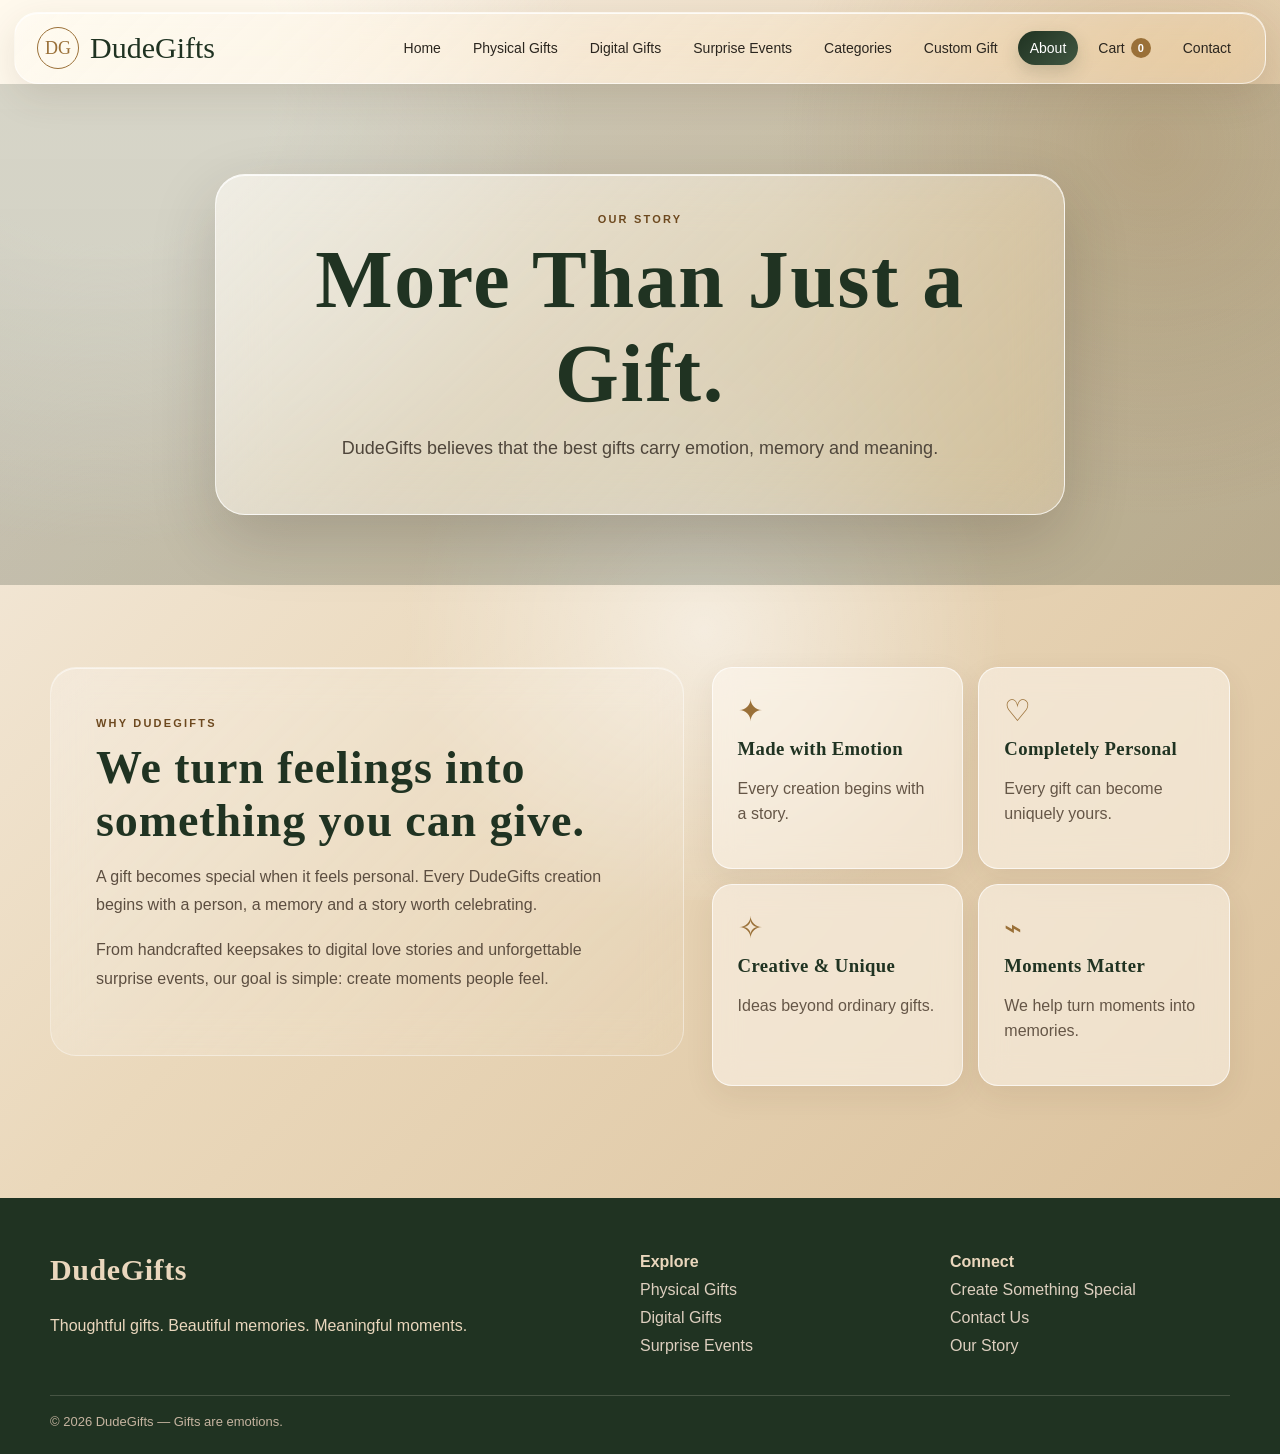
==== about.html @ 9378e237 "Add files via upload" ====
<!doctype html><html lang="en"><head><meta charset="utf-8"><meta name="viewport" content="width=device-width,initial-scale=1"><title>More Than Just a Gift. — DudeGifts</title><link rel="stylesheet" href="style.css"></head><body><nav class="nav"><a class="logo" href="index.html"><span class="logo-mark">DG</span><span>DudeGifts</span></a><button class="menu" aria-label="Open menu">☰</button><div class="nav-links"><a href="index.html">Home</a><a href="gifts.html">Physical Gifts</a><a href="digital-gifts.html">Digital Gifts</a><a href="surprise-events.html">Surprise Events</a><a href="categories.html">Categories</a><a href="custom-gift.html">Custom Gift</a><a href="about.html">About</a><a href="cart.html" class="cart-nav">Cart <span class="cart-count">0</span></a><a href="contact.html">Contact</a></div></nav><main><section class="page-hero image-hero about-hero"><div class="container"><div class="hero-title-glass"><div class="eyebrow">Our Story</div><h1>More Than Just a Gift.</h1><p>DudeGifts believes that the best gifts carry emotion, memory and meaning.</p></div></div></section><section class="section"><div class="container about-layout"><div class="about-story glass-panel"><span class="eyebrow">Why DudeGifts</span><h2>We turn feelings into something you can give.</h2><p>A gift becomes special when it feels personal. Every DudeGifts creation begins with a person, a memory and a story worth celebrating.</p><p>From handcrafted keepsakes to digital love stories and unforgettable surprise events, our goal is simple: create moments people feel.</p></div><div class="about-values"><article class="info-card"><span>✦</span><h3>Made with Emotion</h3><p>Every creation begins with a story.</p></article><article class="info-card"><span>♡</span><h3>Completely Personal</h3><p>Every gift can become uniquely yours.</p></article><article class="info-card"><span>✧</span><h3>Creative & Unique</h3><p>Ideas beyond ordinary gifts.</p></article><article class="info-card"><span>⌁</span><h3>Moments Matter</h3><p>We help turn moments into memories.</p></article></div></div></section></main><footer class="footer"><div class="container footer-grid"><div><h3>DudeGifts</h3><p>Thoughtful gifts. Beautiful memories. Meaningful moments.</p></div><div><b>Explore</b><a href="gifts.html">Physical Gifts</a><a href="digital-gifts.html">Digital Gifts</a><a href="surprise-events.html">Surprise Events</a></div><div><b>Connect</b><a href="custom-gift.html">Create Something Special</a><a href="contact.html">Contact Us</a><a href="about.html">Our Story</a></div></div><div class="container copy">© 2026 DudeGifts — Gifts are emotions.</div></footer><div class="product-modal" id="productModal" aria-hidden="true"><button class="modal-close" aria-label="Close">×</button><div class="modal-content"><div class="modal-gallery"></div><div class="modal-info"></div></div></div><script src="script.js"></script></body></html>
---- style.css ----
:root {
    --ivory: #f6ecdf;
    --cream: #ead7bd;
    --beige: #dcc3a1;
    --sand: #c7a67b;
    --gold: #9a7038;
    --gold-dark: #6d491f;
    --forest: #203322;
    --ink: #2b261f;
    --line: rgba(111, 79, 39, .22);
    --glass: rgba(255, 249, 239, .42);
    --shadow: 0 25px 70px rgba(79, 52, 24, .18)
}

* {
    box-sizing: border-box
}

html {
    scroll-behavior: smooth
}

body {
    margin: 0;
    color: var(--ink);
    font-family: Inter, Arial, sans-serif;
    background: linear-gradient(135deg, #f8f1e8 0%, #ead8bb 45%, #d8bd96 100%);
    min-height: 100vh
}

body:before {
    content: "";
    position: fixed;
    inset: 0;
    z-index: -1;
    background: radial-gradient(circle at 8% 8%, #fff9ed 0 12%, transparent 33%), radial-gradient(circle at 90% 16%, rgba(166, 119, 61, .25), transparent 27%), radial-gradient(circle at 55% 70%, rgba(255, 255, 255, .55), transparent 32%)
}

h1,
h2,
h3 {
    font-family: Georgia, "Times New Roman", serif;
    letter-spacing: .02em
}

a {
    text-decoration: none;
    color: inherit
}

img {
    display: block;
    max-width: 100%
}

.container {
    width: min(1180px, calc(100% - 40px));
    margin: auto
}

.nav {
    position: sticky;
    top: 12px;
    z-index: 100;
    width: min(1280px, calc(100% - 28px));
    margin: 12px auto 0;
    padding: 14px 22px;
    display: flex;
    align-items: center;
    justify-content: space-between;
    border: 1px solid rgba(255, 255, 255, .6);
    border-radius: 24px;
    background: linear-gradient(135deg, rgba(255, 251, 245, .6), rgba(230, 211, 183, .42));
    backdrop-filter: blur(24px) saturate(150%);
    -webkit-backdrop-filter: blur(24px) saturate(150%);
    box-shadow: 0 12px 38px rgba(75, 49, 22, .12), inset 0 1px rgba(255, 255, 255, .8)
}

.logo {
    display: flex;
    gap: 11px;
    align-items: center;
    font: 30px Georgia, serif;
    color: var(--forest)
}

.logo-mark {
    width: 42px;
    height: 42px;
    border: 1.5px solid var(--gold);
    border-radius: 50%;
    display: grid;
    place-items: center;
    color: var(--gold);
    font-size: 18px
}

.nav-links {
    display: flex;
    align-items: center;
    gap: 8px
}

.nav-links a {
    padding: 9px 12px;
    border-radius: 999px;
    font-size: 14px;
    transition: .25s
}

.nav-links a:hover,
.nav-links a.active {
    color: white;
    background: linear-gradient(135deg, var(--forest), #405641);
    box-shadow: 0 7px 18px rgba(32, 51, 34, .18)
}

.menu {
    display: none;
    border: 0;
    background: none;
    font-size: 28px;
    color: var(--forest)
}

.hero {
    padding: 50px 0 85px
}

.hero-card {
    position: relative;
    width: min(1220px, calc(100% - 28px));
    min-height: 680px;
    margin: auto;
    border-radius: 32px;
    overflow: hidden;
    border: 1px solid rgba(255, 255, 255, .62);
    background: linear-gradient(100deg, rgba(250, 244, 235, .9), rgba(250, 244, 235, .32)), url("https://images.unsplash.com/photo-1513883049090-d0b7439799bf?auto=format&fit=crop&w=1600&q=85") center/cover;
    box-shadow: var(--shadow)
}

.hero-content {
    max-width: 650px;
    padding: 80px 7%;
    position: relative;
    z-index: 2
}

.glass-panel,
.hero-glass {
    background: linear-gradient(135deg, rgba(255, 255, 255, .26), rgba(255, 245, 230, .08));
    backdrop-filter: blur(18px);
    border: 1px solid rgba(255, 255, 255, .35);
    box-shadow: inset 0 1px rgba(255, 255, 255, .55)
}

.hero-glass {
    margin: 55px;
    border-radius: 28px;
    padding: 45px
}

.eyebrow {
    color: var(--gold-dark);
    letter-spacing: .2em;
    text-transform: uppercase;
    font-size: 11px;
    font-weight: 800
}

.hero h1 {
    font-size: clamp(58px, 8vw, 108px);
    line-height: .88;
    margin: 18px 0;
    color: var(--forest)
}

.hero h1 span {
    color: var(--gold)
}

.hero p {
    font-size: 19px;
    line-height: 1.7;
    color: #514538
}

.actions {
    display: flex;
    gap: 14px;
    flex-wrap: wrap;
    margin-top: 26px
}

.btn {
    display: inline-flex;
    align-items: center;
    justify-content: center;
    padding: 14px 22px;
    border-radius: 14px;
    border: 1px solid var(--gold);
    font-weight: 800;
    transition: .25s
}

.btn.primary {
    color: #fff;
    background: linear-gradient(135deg, var(--gold), var(--gold-dark))
}

.btn.secondary {
    background: rgba(255, 255, 255, .36);
    backdrop-filter: blur(12px);
    color: var(--forest)
}

.btn:hover {
    transform: translateY(-3px);
    box-shadow: 0 12px 25px rgba(111, 79, 39, .2)
}

.stats-under-photo {
    position: relative;
    left: 20%;
    bottom: 32px;
    width: min(650px, 86%);
    display: grid;
    grid-template-columns: repeat(3, 1fr);
    background: rgba(255, 250, 242, .34);
    border: 1px solid rgba(255, 255, 255, .55);
    border-radius: 20px;
    backdrop-filter: blur(22px);
    box-shadow: 0 14px 40px rgba(60, 40, 20, .12);
    z-index: 3
}

.stat {
    padding: 17px;
    text-align: center;
    border-right: 1px solid var(--line)
}

.stat:last-child {
    border: 0
}

.stat b {
    display: block;
    font-size: 20px;
    color: var(--gold-dark)
}

.section {
    padding: 82px 0
}

.section-head {
    max-width: 950px;
    margin-bottom: 34px
}

.section h2 {
    font-size: clamp(38px, 5vw, 66px);
    margin: 8px 0 12px;
    color: var(--forest)
}

.single-line-title {
    white-space: nowrap;
    font-size: clamp(30px, 4.5vw, 58px) !important
}

.section-head p {
    color: #655647;
    line-height: 1.7
}

.category-grid {
    display: grid;
    grid-template-columns: repeat(3, 1fr);
    gap: 20px
}

.category {
    min-height: 430px;
    position: relative;
    overflow: hidden;
    border-radius: 24px;
    border: 1px solid rgba(255, 255, 255, .55);
    box-shadow: var(--shadow)
}

.replaceable-media {
    position: absolute;
    inset: 0;
    background: center/cover url("https://images.unsplash.com/photo-1513883049090-d0b7439799bf?auto=format&fit=crop&w=1600&q=85");
    transition: .5s
}

.category:nth-child(2) .replaceable-media {
    filter: hue-rotate(25deg) saturate(.7)
}

.category:nth-child(3) .replaceable-media {
    filter: hue-rotate(75deg) saturate(.65)
}

.category:hover .replaceable-media {
    transform: scale(1.06)
}

.category-info {
    position: absolute;
    left: 18px;
    right: 18px;
    bottom: 18px;
    padding: 20px;
    border-radius: 18px;
    color: #fff
}

.glass-dark {
    background: linear-gradient(135deg, rgba(32, 51, 34, .78), rgba(32, 51, 34, .5));
    border: 1px solid rgba(255, 255, 255, .24);
    backdrop-filter: blur(16px)
}

.category-info h3 {
    font-size: 29px;
    margin: 0 0 7px
}

.category-info p {
    margin: 0 0 14px;
    color: #f7eee5
}

.link-arrow {
    font-weight: 800
}

.image-hero {
    padding: 90px 0 70px;
    min-height: 430px;
    display: grid;
    place-items: center;
    position: relative;
    background: linear-gradient(rgba(32, 51, 34, .2), rgba(32, 51, 34, .2)), url("https://images.unsplash.com/photo-1513883049090-d0b7439799bf?auto=format&fit=crop&w=1600&q=85") center/cover
}

.physical-hero {
    filter: none
}

.digital-hero {
    background-image: linear-gradient(rgba(74, 47, 104, .28), rgba(74, 47, 104, .2)), url("https://images.unsplash.com/photo-1513883049090-d0b7439799bf?auto=format&fit=crop&w=1600&q=85")
}

.events-hero {
    background-image: linear-gradient(rgba(116, 62, 45, .28), rgba(32, 51, 34, .2)), url("https://images.unsplash.com/photo-1513883049090-d0b7439799bf?auto=format&fit=crop&w=1600&q=85")
}

.categories-hero {
    background-image: linear-gradient(rgba(69, 47, 24, .22), rgba(69, 47, 24, .22)), url("https://images.unsplash.com/photo-1513883049090-d0b7439799bf?auto=format&fit=crop&w=1600&q=85")
}

.custom-hero,
.about-hero,
.contact-hero {
    background-image: linear-gradient(rgba(32, 51, 34, .18), rgba(32, 51, 34, .22)), url("https://images.unsplash.com/photo-1513883049090-d0b7439799bf?auto=format&fit=crop&w=1600&q=85")
}

.hero-title-glass {
    max-width: 850px;
    margin: auto;
    text-align: center;
    padding: 38px 50px;
    border-radius: 30px;
    background: linear-gradient(135deg, rgba(255, 252, 247, .62), rgba(245, 228, 204, .3));
    border: 1px solid rgba(255, 255, 255, .72);
    backdrop-filter: blur(24px) saturate(145%);
    box-shadow: 0 24px 65px rgba(40, 30, 18, .18), inset 0 1px rgba(255, 255, 255, .8)
}

.hero-title-glass h1 {
    font-size: clamp(45px, 7vw, 82px);
    margin: 8px 0;
    color: var(--forest)
}

.hero-title-glass p {
    font-size: 18px;
    line-height: 1.7;
    margin: 12px auto;
    color: #4f463b
}

.price-pill {
    display: inline-block;
    padding: 12px 24px;
    border-radius: 999px;
    color: #fff;
    font-weight: 900;
    background: linear-gradient(135deg, rgba(154, 112, 56, .92), rgba(109, 73, 31, .92));
    border: 1px solid rgba(255, 255, 255, .55);
    box-shadow: 0 10px 25px rgba(109, 73, 31, .25);
    backdrop-filter: blur(14px)
}

.glass-filters {
    padding: 14px;
    border-radius: 20px;
    background: rgba(255, 250, 242, .38);
    border: 1px solid rgba(255, 255, 255, .55);
    backdrop-filter: blur(18px);
    display: flex;
    gap: 9px;
    flex-wrap: wrap;
    margin-bottom: 28px
}

.filter {
    padding: 10px 14px;
    border-radius: 999px;
    border: 1px solid var(--line);
    background: rgba(255, 255, 255, .28);
    cursor: pointer;
    font-weight: 700;
    color: var(--forest)
}

.filter.active,
.filter:hover {
    background: linear-gradient(135deg, var(--gold), var(--gold-dark));
    color: white
}

.product-grid {
    display: grid;
    grid-template-columns: repeat(5, minmax(0, 1fr));
    gap: 16px
}

.product {
    min-width: 0;
    overflow: hidden;
    border-radius: 18px;
    background: #fff;
    border: 1px solid rgba(126, 94, 54, .2);
    box-shadow: 0 12px 30px rgba(72, 48, 24, .12);
    cursor: pointer;
    transition: .25s
}

.product:hover {
    transform: translateY(-5px);
    box-shadow: 0 20px 42px rgba(72, 48, 24, .18)
}

.product-gallery {
    display: flex;
    overflow-x: auto;
    scroll-snap-type: x mandatory;
    aspect-ratio: 4/5;
    scrollbar-width: none
}

.product-gallery::-webkit-scrollbar {
    display: none
}

.product-gallery img {
    flex: 0 0 100%;
    width: 100%;
    height: 100%;
    object-fit: cover;
    scroll-snap-align: start
}

.product-gallery img:nth-child(2) {
    object-position: center
}

.product-gallery img:nth-child(3) {
    filter: saturate(.8) sepia(.12)
}

.product-body {
    padding: 12px;
    background: #fff
}

.product h3 {
    font-size: 18px;
    line-height: 1.1;
    margin: 0 0 7px;
    color: var(--forest)
}

.price {
    color: var(--gold-dark)
}

.product p {
    font-size: 12px;
    line-height: 1.45;
    color: #66584b;
    margin: 8px 0
}

.product-actions {
    display: flex;
    gap: 6px;
    flex-wrap: wrap
}

.mini-btn {
    font-size: 11px;
    padding: 7px 9px;
    border-radius: 9px;
    background: #fff;
    border: 1px solid var(--line);
    font-weight: 700
}

.order-link {
    background: var(--forest);
    color: #fff
}

.product-modal {
    position: fixed;
    inset: 0;
    z-index: 200;
    display: none;
    place-items: center;
    padding: 20px;
    background: rgba(20, 17, 12, .72);
    backdrop-filter: blur(9px)
}

.product-modal.open {
    display: grid
}

.modal-content {
    width: min(900px, 100%);
    max-height: 90vh;
    overflow: auto;
    background: #fff;
    border-radius: 25px;
    padding: 18px;
    display: grid;
    grid-template-columns: minmax(0, 1.2fr) minmax(260px, .8fr);
    gap: 22px;
    position: relative
}

.modal-close {
    position: absolute;
    right: 12px;
    top: 8px;
    width: 38px;
    height: 38px;
    border: 0;
    border-radius: 50%;
    background: #fff;
    box-shadow: 0 4px 14px #0002;
    font-size: 26px;
    cursor: pointer;
    z-index: 3
}

.modal-gallery {
    display: flex;
    overflow-x: auto;
    scroll-snap-type: x mandatory;
    border-radius: 18px;
    aspect-ratio: 4/5
}

.modal-gallery img {
    flex: 0 0 100%;
    width: 100%;
    height: 100%;
    object-fit: cover;
    scroll-snap-align: start
}

.modal-info {
    padding: 30px 15px
}

.modal-info h2 {
    color: var(--forest);
    font-size: 38px;
    margin: 0 0 10px
}

.modal-info .modal-price {
    font-size: 20px;
    color: var(--gold-dark);
    font-weight: 900
}

.modal-info p {
    line-height: 1.7;
    color: #66584b
}

.modal-actions {
    display: grid;
    gap: 10px;
    margin-top: 25px
}

.hidden {
    display: none !important
}

.category-options {
    display: grid;
    grid-template-columns: repeat(4, 1fr);
    gap: 18px
}

.category-option {
    position: relative;
    overflow: hidden;
    min-height: 330px;
    border-radius: 22px;
    box-shadow: var(--shadow)
}

.category-option img {
    width: 100%;
    height: 100%;
    position: absolute;
    object-fit: cover
}

.category-option-text {
    position: absolute;
    left: 12px;
    right: 12px;
    bottom: 12px;
    padding: 16px;
    color: #fff;
    border-radius: 16px
}

.category-option-text h3 {
    margin: 0 0 6px;
    font-size: 23px
}

.category-option-text p {
    font-size: 13px;
    margin: 0 0 10px
}

.category-option-text span {
    font-weight: 800
}

.premium-form {
    max-width: 900px;
    margin: auto;
    padding: 30px;
    border-radius: 25px;
    background: linear-gradient(135deg, rgba(255, 255, 255, .58), rgba(246, 226, 199, .35));
    border: 1px solid rgba(255, 255, 255, .7);
    backdrop-filter: blur(20px);
    box-shadow: var(--shadow)
}

form {
    display: grid;
    grid-template-columns: repeat(2, 1fr);
    gap: 14px
}

.full {
    grid-column: 1/-1
}

input,
select,
textarea {
    width: 100%;
    padding: 15px;
    border-radius: 13px;
    border: 1px solid var(--line);
    background: rgba(255, 255, 255, .76);
    font: inherit;
    color: var(--ink)
}

textarea {
    min-height: 150px;
    resize: vertical
}

.about-layout {
    display: grid;
    grid-template-columns: 1.1fr .9fr;
    gap: 28px;
    align-items: start
}

.about-story {
    padding: 45px;
    border-radius: 26px
}

.about-story h2 {
    font-size: 46px;
    color: var(--forest);
    margin: 10px 0
}

.about-story p {
    line-height: 1.8;
    color: #5c4e40
}

.about-values {
    display: grid;
    grid-template-columns: repeat(2, 1fr);
    gap: 15px
}

.info-card {
    padding: 25px;
    border-radius: 20px;
    background: rgba(255, 250, 242, .52);
    border: 1px solid rgba(255, 255, 255, .65);
    backdrop-filter: blur(14px);
    box-shadow: 0 10px 30px rgba(72, 48, 24, .08)
}

.info-card span {
    font-size: 30px;
    color: var(--gold)
}

.info-card h3 {
    margin: 10px 0;
    color: var(--forest)
}

.info-card p {
    line-height: 1.6;
    color: #655647
}

.footer {
    margin-top: 30px;
    background: var(--forest);
    color: var(--cream);
    padding: 55px 0 25px
}

.footer-grid {
    display: grid;
    grid-template-columns: 2fr 1fr 1fr;
    gap: 30px
}

.footer h3 {
    font-size: 30px;
    margin-top: 0
}

.footer a {
    display: block;
    margin: 10px 0;
    color: #ddcfbf
}

.copy {
    margin-top: 30px;
    padding-top: 18px;
    border-top: 1px solid rgba(245, 231, 215, .18);
    font-size: 13px;
    color: #c5b4a0
}

@media(max-width:1100px) {
    .nav-links {
        gap: 2px
    }

    .nav-links a {
        padding: 8px
    }

    .product-grid {
        grid-template-columns: repeat(4, minmax(0, 1fr))
    }

    .category-options {
        grid-template-columns: repeat(3, 1fr)
    }
}

@media(max-width:900px) {
    .category-grid {
        grid-template-columns: 1fr
    }

    .category {
        min-height: 360px
    }

    .product-grid {
        grid-template-columns: repeat(3, minmax(0, 1fr))
    }

    .category-options {
        grid-template-columns: repeat(2, 1fr)
    }

    .about-layout {
        grid-template-columns: 1fr
    }

    .modal-content {
        grid-template-columns: 1fr
    }

    .modal-info {
        padding: 8px 12px
    }

    .footer-grid {
        grid-template-columns: 1.5fr 1fr 1fr
    }

    .hero-glass {
        margin: 25px
    }

    .stats-under-photo {
        left: 7%;
        bottom: 20px
    }
}

@media(max-width:680px) {
    .container {
        width: calc(100% - 24px)
    }

    .nav {
        top: 6px;
        padding: 10px 14px
    }

    .logo {
        font-size: 24px
    }

    .logo-mark {
        width: 37px;
        height: 37px
    }

    .menu {
        display: block
    }

    .nav-links {
        display: none;
        position: absolute;
        left: 8px;
        right: 8px;
        top: 62px;
        padding: 12px;
        border-radius: 18px;
        background: rgba(255, 249, 240, .94);
        backdrop-filter: blur(22px);
        box-shadow: var(--shadow);
        flex-direction: column;
        align-items: stretch
    }

    .nav-links.open {
        display: flex
    }

    .nav-links a {
        padding: 11px 13px
    }

    .hero {
        padding: 20px 0 55px
    }

    .hero-card {
        min-height: 670px;
        border-radius: 24px
    }

    .hero-glass {
        margin: 18px;
        padding: 30px 24px
    }

    .hero h1 {
        font-size: 57px
    }

    .hero p {
        font-size: 16px
    }

    .stats-under-photo {
        width: calc(100% - 36px);
        left: 18px;
        bottom: 18px
    }

    .stat {
        padding: 10px 5px;
        font-size: 11px
    }

    .stat b {
        font-size: 16px
    }

    .single-line-title {
        white-space: normal;
        font-size: 39px !important
    }

    .section {
        padding: 58px 0
    }

    .image-hero {
        min-height: 390px;
        padding: 55px 0
    }

    .hero-title-glass {
        padding: 28px 18px;
        border-radius: 24px
    }

    .hero-title-glass h1 {
        font-size: 48px
    }

    .glass-filters {
        padding: 10px;
        gap: 6px
    }

    .filter {
        font-size: 11px;
        padding: 8px 10px
    }

    .product-grid {
        grid-template-columns: repeat(3, minmax(0, 1fr));
        gap: 7px
    }

    .product {
        border-radius: 10px
    }

    .product-body {
        padding: 7px
    }

    .product h3 {
        font-size: 11px
    }

    .product .price {
        font-size: 11px
    }

    .product p {
        display: none
    }

    .product-actions {
        margin-top: 5px
    }

    .mini-btn {
        font-size: 8px;
        padding: 5px 4px;
        flex: 1;
        text-align: center
    }

    .category-options {
        grid-template-columns: 1fr
    }

    .about-story {
        padding: 28px
    }

    .about-story h2 {
        font-size: 36px
    }

    .about-values {
        grid-template-columns: 1fr
    }

    .footer-grid {
        grid-template-columns: 1fr
    }

    .modal-content {
        padding: 12px
    }

    .modal-info h2 {
        font-size: 29px
    }

    form {
        grid-template-columns: 1fr
    }

    .full {
        grid-column: auto
    }
}
/* ===== DudeGifts Cart ===== */
.cart-nav { display:inline-flex; align-items:center; gap:6px; }
.cart-count {
    min-width:20px;
    height:20px;
    padding:0 6px;
    display:inline-grid;
    place-items:center;
    border-radius:999px;
    background:var(--gold);
    color:#fff;
    font-size:11px;
    font-weight:900;
}
.cart-hero {
    padding:90px 0 70px;
    min-height:360px;
    display:grid;
    place-items:center;
    background:
      linear-gradient(rgba(32,51,34,.22),rgba(32,51,34,.16)),
      url("https://images.unsplash.com/photo-1513883049090-d0b7439799bf?auto=format&fit=crop&w=1600&q=85") center/cover;
}
.cart-section { padding-top:40px; }
.cart-layout {
    display:grid;
    grid-template-columns:minmax(0,1fr) 360px;
    gap:24px;
    align-items:start;
}
.cart-items { display:grid; gap:14px; }
.cart-item {
    display:grid;
    grid-template-columns:130px minmax(0,1fr);
    gap:18px;
    padding:14px;
    border-radius:22px;
    background:rgba(255,255,255,.76);
    border:1px solid rgba(255,255,255,.7);
    box-shadow:0 12px 30px rgba(72,48,24,.10);
}
.cart-item > img {
    width:130px;
    aspect-ratio:4/5;
    object-fit:cover;
    border-radius:16px;
}
.cart-item-info { min-width:0; display:flex; flex-direction:column; justify-content:space-between; }
.cart-item-top { display:flex; gap:12px; justify-content:space-between; }
.cart-item h3 { margin:2px 0 6px; color:var(--forest); font-size:22px; }
.cart-item p { margin:0; color:#66584b; line-height:1.5; font-size:13px; }
.cart-remove {
    width:36px; height:36px; flex:0 0 36px;
    border:1px solid var(--line); border-radius:50%;
    background:#fff; color:#8b3f2d; font-size:22px; cursor:pointer;
}
.cart-item-bottom {
    display:flex; align-items:center; gap:14px; flex-wrap:wrap;
    margin-top:15px;
}
.cart-unit { color:#76634f; font-size:13px; margin-right:auto; }
.qty-control {
    display:flex; align-items:center; gap:12px;
    border:1px solid var(--line); border-radius:12px;
    background:#fff; overflow:hidden;
}
.qty-control button {
    width:34px; height:34px; border:0; background:#f5eee5;
    color:var(--forest); font-size:19px; cursor:pointer;
}
.qty-control b { min-width:18px; text-align:center; }
.cart-summary {
    position:sticky; top:100px;
    padding:28px; border-radius:24px;
}
.cart-summary h2 { color:var(--forest); font-size:32px; margin:10px 0 24px; }
.summary-row {
    display:flex; justify-content:space-between; padding:13px 0;
    border-bottom:1px solid var(--line);
}
.summary-row.total { font-size:21px; border-bottom:0; padding-top:20px; }
.cart-note { color:#66584b; line-height:1.6; font-size:13px; }
.cart-confirm { width:100%; margin:12px 0 10px; cursor:pointer; }
.cart-summary .secondary { width:100%; cursor:pointer; }
.cart-empty { text-align:center; padding:55px 25px; border-radius:25px; }
.cart-empty h2 { color:var(--forest); font-size:38px; margin-top:0; }
.cart-toast {
    position:fixed; right:20px; bottom:20px; z-index:500;
    display:flex; align-items:center; gap:10px;
    max-width:min(430px,calc(100% - 30px));
    padding:13px 14px;
    border:1px solid rgba(255,255,255,.7);
    border-radius:17px;
    background:rgba(255,250,242,.92);
    backdrop-filter:blur(20px);
    box-shadow:0 18px 45px rgba(60,40,20,.20);
    transform:translateY(25px); opacity:0; pointer-events:none;
    transition:.25s;
}
.cart-toast.show { transform:translateY(0); opacity:1; pointer-events:auto; }
.cart-toast > span { width:30px;height:30px;border-radius:50%;display:grid;place-items:center;background:var(--forest);color:#fff;font-weight:900; }
.cart-toast div { display:grid; gap:2px; min-width:0; }
.cart-toast small { color:#66584b; overflow:hidden;text-overflow:ellipsis;white-space:nowrap;max-width:210px; }
.cart-toast a { margin-left:auto; padding:8px 11px; border-radius:10px; background:var(--forest); color:#fff; font-weight:800; font-size:12px; white-space:nowrap; }
.cart-add-btn { cursor:pointer; background:#f4eee5; color:var(--forest); }
.modal-add-cart { cursor:pointer; }

@media(max-width:900px){
    .cart-layout { grid-template-columns:1fr; }
    .cart-summary { position:static; }
}
@media(max-width:680px){
    .cart-item { grid-template-columns:80px minmax(0,1fr); gap:10px; padding:9px; }
    .cart-item > img { width:80px; border-radius:11px; }
    .cart-item h3 { font-size:16px; }
    .cart-item p { font-size:11px; }
    .cart-item-bottom { gap:7px; margin-top:10px; }
    .cart-unit { font-size:10px; width:100%; }
    .qty-control button { width:28px; height:28px; }
    .qty-control { gap:8px; }
    .cart-summary { padding:20px; }
    .cart-summary h2 { font-size:27px; }
    .cart-empty h2 { font-size:30px; }
    .cart-toast { right:10px; bottom:10px; }
}
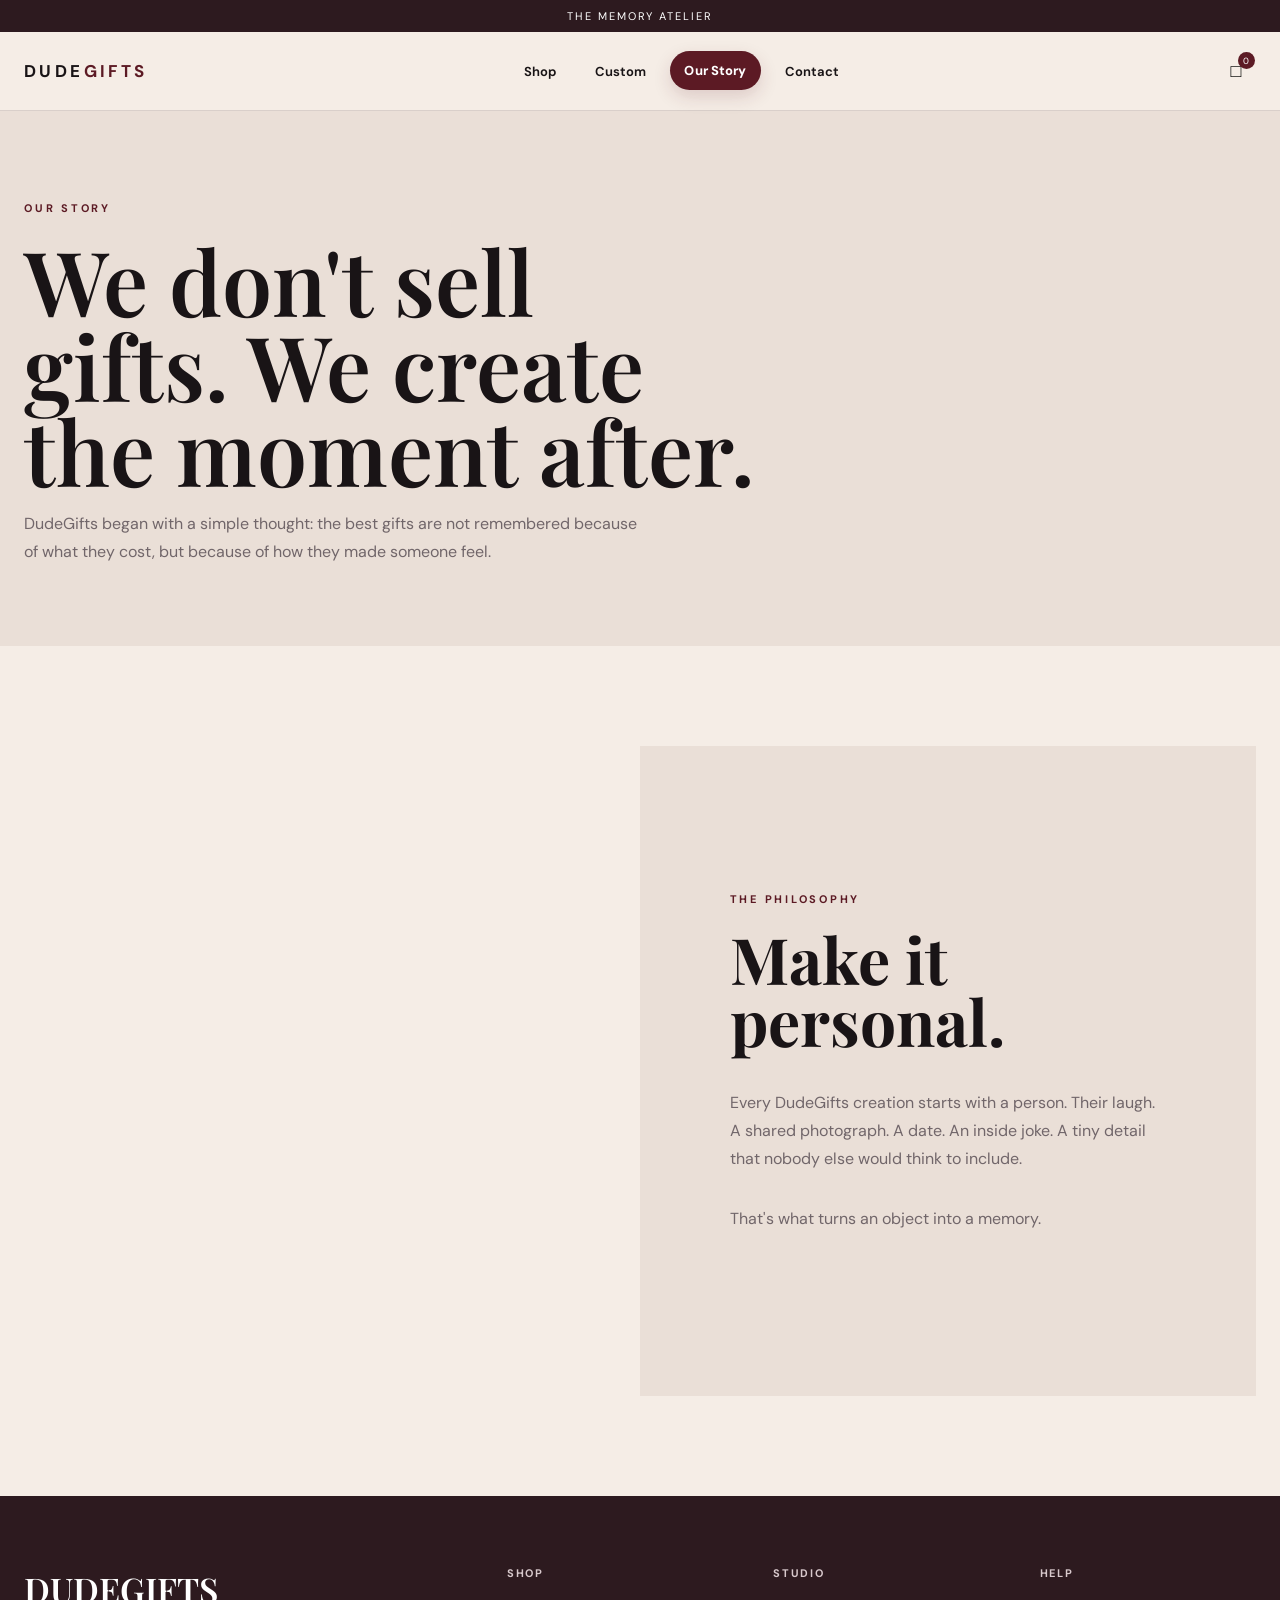
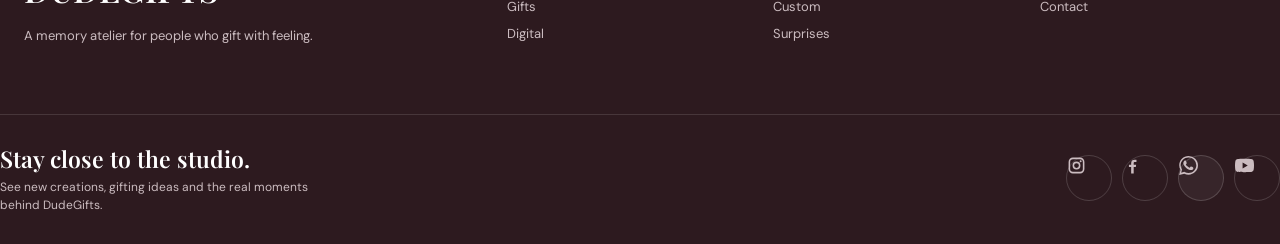
==== commit 3e2c8029: "Add files via upload" ====
--- a/about.html
+++ b/about.html
@@ -1 +1 @@
-<!doctype html><html lang="en"><head><meta charset="utf-8"><meta name="viewport" content="width=device-width,initial-scale=1"><title>More Than Just a Gift. — DudeGifts</title><link rel="stylesheet" href="style.css"></head><body><nav class="nav"><a class="logo" href="index.html"><span class="logo-mark">DG</span><span>DudeGifts</span></a><button class="menu" aria-label="Open menu">☰</button><div class="nav-links"><a href="index.html">Home</a><a href="gifts.html">Physical Gifts</a><a href="digital-gifts.html">Digital Gifts</a><a href="surprise-events.html">Surprise Events</a><a href="categories.html">Categories</a><a href="custom-gift.html">Custom Gift</a><a href="about.html">About</a><a href="cart.html" class="cart-nav">Cart <span class="cart-count">0</span></a><a href="contact.html">Contact</a></div></nav><main><section class="page-hero image-hero about-hero"><div class="container"><div class="hero-title-glass"><div class="eyebrow">Our Story</div><h1>More Than Just a Gift.</h1><p>DudeGifts believes that the best gifts carry emotion, memory and meaning.</p></div></div></section><section class="section"><div class="container about-layout"><div class="about-story glass-panel"><span class="eyebrow">Why DudeGifts</span><h2>We turn feelings into something you can give.</h2><p>A gift becomes special when it feels personal. Every DudeGifts creation begins with a person, a memory and a story worth celebrating.</p><p>From handcrafted keepsakes to digital love stories and unforgettable surprise events, our goal is simple: create moments people feel.</p></div><div class="about-values"><article class="info-card"><span>✦</span><h3>Made with Emotion</h3><p>Every creation begins with a story.</p></article><article class="info-card"><span>♡</span><h3>Completely Personal</h3><p>Every gift can become uniquely yours.</p></article><article class="info-card"><span>✧</span><h3>Creative & Unique</h3><p>Ideas beyond ordinary gifts.</p></article><article class="info-card"><span>⌁</span><h3>Moments Matter</h3><p>We help turn moments into memories.</p></article></div></div></section></main><footer class="footer"><div class="container footer-grid"><div><h3>DudeGifts</h3><p>Thoughtful gifts. Beautiful memories. Meaningful moments.</p></div><div><b>Explore</b><a href="gifts.html">Physical Gifts</a><a href="digital-gifts.html">Digital Gifts</a><a href="surprise-events.html">Surprise Events</a></div><div><b>Connect</b><a href="custom-gift.html">Create Something Special</a><a href="contact.html">Contact Us</a><a href="about.html">Our Story</a></div></div><div class="container copy">© 2026 DudeGifts — Gifts are emotions.</div></footer><div class="product-modal" id="productModal" aria-hidden="true"><button class="modal-close" aria-label="Close">×</button><div class="modal-content"><div class="modal-gallery"></div><div class="modal-info"></div></div></div><script src="script.js"></script></body></html>+<!doctype html><html lang="en"><head><meta charset="utf-8"><meta name="viewport" content="width=device-width,initial-scale=1"><title>Our Story — DudeGifts</title><link rel="stylesheet" href="styles.css"></head><body><div class="announcement">The memory atelier</div><header class="nav"><div class="container nav-inner"><a class="logo" href="index.html">DUDE<span>GIFTS</span></a><nav class="nav-links" aria-label="Primary navigation"><a href="gifts.html">Shop</a><a href="custom-gift.html">Custom</a><a href="about.html">Our Story</a><a href="contact.html">Contact</a></nav><div class="nav-actions"><button class="icon-btn bag" data-open-bag>□<span class="bag-count">0</span></button></div></div></header><main><section class="page-hero"><div class="container"><div class="eyebrow">Our story</div><h1>We don't sell<br>gifts. We create<br>the moment after.</h1><p>DudeGifts began with a simple thought: the best gifts are not remembered because of what they cost, but because of how they made someone feel.</p></div></section><section><div class="container"><div class="story"><div class="story-image" style="background-image:url('https://images.unsplash.com/photo-1523438885200-e635ba2c371e?auto=format&fit=crop&w=1200&q=88')"></div><div class="story-copy"><div class="eyebrow">The philosophy</div><h2 class="serif">Make it<br>personal.</h2><p>Every DudeGifts creation starts with a person. Their laugh. A shared photograph. A date. An inside joke. A tiny detail that nobody else would think to include.</p><p>That's what turns an object into a memory.</p></div></div></div></section></main><footer class="footer"><div class="container footer-grid"><div class="footer-brand">DUDEGIFTS<p>A memory atelier for people who gift with feeling.</p></div><div><h4>Shop</h4><a href="gifts.html">Gifts</a><a href="digital-gifts.html">Digital</a></div><div><h4>Studio</h4><a href="custom-gift.html">Custom</a><a href="surprise-events.html">Surprises</a></div><div><h4>Help</h4><a href="contact.html">Contact</a></div></div><div class="social-block"><div class="social-copy"><strong>Stay close to the studio.</strong>See new creations, gifting ideas and the real moments behind DudeGifts.</div><div class="social-links" aria-label="DudeGifts social links"><a class="social-link" href="https://www.instagram.com/dudegifts/" target="_blank" rel="noopener" aria-label="Instagram" title="Instagram"><svg viewBox="0 0 24 24" aria-hidden="true"><path d="M7.5 2h9A5.5 5.5 0 0 1 22 7.5v9a5.5 5.5 0 0 1-5.5 5.5h-9A5.5 5.5 0 0 1 2 16.5v-9A5.5 5.5 0 0 1 7.5 2Zm0 2A3.5 3.5 0 0 0 4 7.5v9A3.5 3.5 0 0 0 7.5 20h9a3.5 3.5 0 0 0 3.5-3.5v-9A3.5 3.5 0 0 0 16.5 4h-9Zm9.75 1.5a1.25 1.25 0 1 1 0 2.5 1.25 1.25 0 0 1 0-2.5ZM12 7a5 5 0 1 1 0 10 5 5 0 0 1 0-10Zm0 2a3 3 0 1 0 0 6 3 3 0 0 0 0-6Z"/></svg></a><a class="social-link" href="https://www.facebook.com/dudegifts" target="_blank" rel="noopener" aria-label="Facebook" title="Facebook"><svg viewBox="0 0 24 24" aria-hidden="true"><path d="M13.5 22v-8h2.7l.4-3h-3.1V9.1c0-.9.3-1.6 1.7-1.6h1.8V4.8c-.3 0-1.3-.1-2.5-.1-2.5 0-4.2 1.5-4.2 4.3V11H7.5v3h2.8v8h3.2Z"/></svg></a><a class="social-link whatsapp" href="https://wa.me/919999999999" target="_blank" rel="noopener" aria-label="WhatsApp" title="WhatsApp"><svg viewBox="0 0 24 24" aria-hidden="true"><path d="M20.5 3.5A11.8 11.8 0 0 0 12.1 0C5.6 0 .3 5.3.3 11.8c0 2.1.5 4.1 1.6 5.9L.2 24l6.5-1.7a11.8 11.8 0 0 0 5.4 1.3h.1c6.5 0 11.8-5.3 11.8-11.8 0-3.1-1.2-6.1-3.5-8.3ZM12.2 21.6h-.1a9.8 9.8 0 0 1-5-1.4l-.4-.2-3.9 1 1-3.8-.2-.4a9.8 9.8 0 0 1-1.5-5.1C2.1 6.3 6.6 1.9 12.1 1.9c2.6 0 5.1 1 6.9 2.9a9.7 9.7 0 0 1 2.9 7c0 5.4-4.4 9.8-9.7 9.8Zm5.4-7.4c-.3-.2-1.8-.9-2.1-1-.3-.1-.5-.2-.7.2-.2.3-.8 1-1 1.2-.2.2-.4.2-.7.1-.3-.2-1.3-.5-2.5-1.6-.9-.8-1.6-1.8-1.8-2.1-.2-.3 0-.5.1-.6l.5-.6c.2-.2.2-.4.3-.6.1-.2 0-.4 0-.6-.1-.2-.7-1.7-.9-2.3-.2-.6-.5-.5-.7-.5h-.6c-.2 0-.6.1-.9.4-.3.3-1.1 1.1-1.1 2.7s1.1 3.1 1.2 3.3c.2.2 2.2 3.4 5.3 4.7.7.3 1.3.5 1.8.7.8.3 1.5.2 2 .1.6-.1 1.8-.7 2.1-1.4.3-.7.3-1.3.2-1.4-.1-.2-.3-.3-.6-.4Z"/></svg></a><a class="social-link" href="https://www.youtube.com/@dudegifts" target="_blank" rel="noopener" aria-label="YouTube" title="YouTube"><svg viewBox="0 0 24 24" aria-hidden="true"><path d="M23.5 6.2a3 3 0 0 0-2.1-2.1C19.5 3.6 12 3.6 12 3.6s-7.5 0-9.4.5A3 3 0 0 0 .5 6.2 31 31 0 0 0 0 12a31 31 0 0 0 .5 5.8 3 3 0 0 0 2.1 2.1c1.9.5 9.4.5 9.4.5s7.5 0 9.4-.5a3 3 0 0 0 2.1-2.1A31 31 0 0 0 24 12a31 31 0 0 0-.5-5.8ZM9.6 15.8V8.2l6.5 3.8-6.5 3.8Z"/></svg></a></div></div></footer><script src="app.js"></script></body></html>
--- a/styles.css
+++ b/styles.css
@@ -0,0 +1,134 @@
+@import url('https://fonts.googleapis.com/css2?family=DM+Sans:wght@400;500;600;700&family=Playfair+Display:wght@500;600;700&display=swap');
+:root{--burg:#5c1a24;--wine:#2d1a1f;--ivory:#f5ede6;--rose:#c99a98;--gold:#c7a56b;--ink:#191416;--muted:#71666a;--line:rgba(45,26,31,.14);--white:#fffaf6;--ease:cubic-bezier(.22,1,.36,1)}
+*{box-sizing:border-box}html{scroll-behavior:smooth}body{margin:0;background:var(--ivory);color:var(--ink);font-family:'DM Sans',sans-serif}a{text-decoration:none;color:inherit}button,input,textarea,select{font:inherit}button{cursor:pointer;border:0}.container{width:min(1240px,calc(100% - 48px));margin:auto}.serif{font-family:'Playfair Display',serif}.announcement{background:var(--wine);color:#fff;padding:9px 20px;text-align:center;font-size:11px;letter-spacing:.18em;text-transform:uppercase}.nav{position:sticky;top:0;z-index:50;background:rgba(245,237,230,.94);backdrop-filter:blur(16px);border-bottom:1px solid var(--line)}.nav-inner{height:78px;display:flex;align-items:center;justify-content:space-between;gap:28px}.logo{font-weight:700;letter-spacing:.2em;font-size:17px}.logo span{color:var(--burg)}/* Refined primary navigation: fewer links, stronger hierarchy, subtle premium motion */
+.nav-links{display:flex;align-items:center;gap:10px;font-size:13px;font-weight:650}
+.nav-links a{position:relative;padding:11px 14px;border-radius:999px;letter-spacing:.01em;transition:color .28s var(--ease),background .28s var(--ease),transform .28s var(--ease),box-shadow .28s var(--ease)}
+.nav-links a:before{content:"";position:absolute;inset:0;border-radius:999px;background:var(--burg);opacity:0;transform:scale(.82);transition:opacity .28s var(--ease),transform .28s var(--ease)}
+.nav-links a:after{content:"";position:absolute;left:14px;right:14px;bottom:6px;width:auto;height:1px;background:var(--burg);transform:scaleX(0);transform-origin:center;transition:transform .28s var(--ease)}
+.nav-links a:hover{color:var(--burg);transform:translateY(-2px)}
+.nav-links a:hover:after{transform:scaleX(1)}
+.nav-links a.active{color:#fff;font-weight:800;background:var(--burg);box-shadow:0 7px 18px rgba(92,26,36,.16);transform:translateY(-1px)}
+.nav-links a.active:before{opacity:0}
+.nav-links a.active:after{background:#fff;left:14px;right:14px;bottom:5px;transform:scaleX(0)}
+.nav-links a.active:hover{background:var(--wine);transform:translateY(-2px);box-shadow:0 9px 22px rgba(45,26,31,.2)}
+.nav-links a.active:hover:after{transform:scaleX(.72)}.mobile-nav a.active{color:var(--burg);font-weight:700;position:relative}.mobile-nav a.active:before{content:'•';display:inline-block;margin-right:10px;color:var(--gold)}.nav-actions{display:flex;gap:14px;align-items:center}.icon-btn{background:transparent;width:40px;height:40px;border-radius:50%;display:grid;place-items:center;font-size:18px}.icon-btn:hover{background:#fff7f0}.bag{position:relative}.bag-count{position:absolute;right:1px;top:1px;background:var(--burg);color:#fff;border-radius:50%;width:17px;height:17px;font-size:9px;display:grid;place-items:center}.menu{display:none}.hero{min-height:calc(100vh - 112px);display:grid;grid-template-columns:1.02fr .98fr;background:var(--ivory);overflow:hidden}.hero-copy{padding:clamp(70px,9vw,140px) clamp(28px,7vw,100px);display:flex;flex-direction:column;justify-content:center}.eyebrow{font-size:11px;letter-spacing:.25em;text-transform:uppercase;font-weight:700;color:var(--burg);margin-bottom:22px}.hero h1{font-size:clamp(54px,7vw,104px);line-height:.94;letter-spacing:-.045em;margin:0 0 28px;font-weight:600}.hero h1 em{color:var(--burg);font-style:normal}.hero-copy p{font-size:17px;line-height:1.7;color:var(--muted);max-width:500px;margin:0 0 34px}.actions{display:flex;gap:12px;flex-wrap:wrap}.btn{padding:15px 22px;font-weight:700;font-size:12px;letter-spacing:.08em;text-transform:uppercase;transition:.3s var(--ease);display:inline-flex;align-items:center;gap:10px}.btn-primary{background:var(--burg);color:#fff}.btn-primary:hover{background:var(--wine);transform:translateY(-2px)}.btn-outline{border:1px solid var(--wine);color:var(--wine);background:transparent}.btn-outline:hover{background:var(--wine);color:#fff}.hero-visual{position:relative;min-height:680px;background:url('https://images.unsplash.com/photo-1602173574767-37ac01994b2a?auto=format&fit=crop&w=1400&q=88') center/cover}.hero-visual:after{content:'';position:absolute;inset:0;background:linear-gradient(90deg,rgba(45,26,31,.08),rgba(45,26,31,.22))}.hero-note{position:absolute;z-index:2;left:28px;bottom:28px;background:rgba(245,237,230,.94);padding:18px 20px;width:230px}.hero-note b{display:block;font-family:'Playfair Display';font-size:22px;margin-bottom:5px}.hero-note small{color:var(--muted)}section{padding:100px 0}.section-head{display:flex;justify-content:space-between;align-items:end;gap:20px;margin-bottom:38px}.section-head h2{font-size:clamp(36px,4vw,58px);line-height:1;margin:0;letter-spacing:-.03em}.section-head p{max-width:430px;color:var(--muted);line-height:1.6;margin:0}.occasion-grid{display:grid;grid-template-columns:repeat(4,1fr);gap:14px}.occasion{min-height:390px;position:relative;overflow:hidden;color:#fff;background-size:cover;background-position:center}.occasion:nth-child(1){background-image:url('https://images.unsplash.com/photo-1512909006721-3d6018887383?auto=format&fit=crop&w=700&q=85')}.occasion:nth-child(2){background-image:url('https://images.unsplash.com/photo-1549465220-1a8b9238cd48?auto=format&fit=crop&w=700&q=85')}.occasion:nth-child(3){background-image:url('https://images.unsplash.com/photo-1518199266791-5375a83190b7?auto=format&fit=crop&w=700&q=85')}.occasion:nth-child(4){background-image:url('https://images.unsplash.com/photo-1511988617509-a57c8a288659?auto=format&fit=crop&w=700&q=85')}.occasion:after{content:'';position:absolute;inset:0;background:linear-gradient(0deg,rgba(45,26,31,.85),rgba(45,26,31,0) 65%)}.occasion-content{position:absolute;z-index:1;bottom:24px;left:24px;right:24px}.occasion small{letter-spacing:.16em;text-transform:uppercase;font-size:10px}.occasion h3{font:600 30px/1.05 'Playfair Display';margin:7px 0}.occasion span{font-size:11px;text-transform:uppercase;letter-spacing:.1em}.dark-section{background:var(--wine);color:var(--ivory)}.dark-section .section-head p{color:#cbbcc0}.product-rail{display:grid;grid-auto-flow:column;grid-auto-columns:minmax(250px,1fr);overflow-x:auto;gap:18px;padding-bottom:12px;scrollbar-width:none}.product-rail::-webkit-scrollbar{display:none}
+/* Shop category navigation */
+.shop-category-intro{display:grid;grid-template-columns:1.05fr .95fr;gap:40px;align-items:end;padding:72px 0 28px}
+.shop-category-intro h2{font-size:clamp(40px,5vw,66px);line-height:.98;margin:0;letter-spacing:-.035em}
+.shop-category-intro p{max-width:500px;margin:0 0 4px;color:var(--muted);line-height:1.75}
+.shop-category-grid{display:grid;grid-template-columns:repeat(4,1fr);gap:1px;background:var(--line);border:1px solid var(--line);margin-bottom:52px}
+.shop-category{position:relative;min-height:235px;background:var(--ivory);padding:24px;display:flex;flex-direction:column;transition:.3s var(--ease);overflow:hidden}
+.shop-category:hover,.shop-category.active-category{background:var(--wine);color:var(--ivory);transform:translateY(-3px)}
+.shop-category:hover .category-copy,.shop-category.active-category .category-copy{color:#d7c9ca}
+.category-number{font-size:10px;letter-spacing:.18em;font-weight:700;color:var(--burg)}
+.shop-category:hover .category-number,.shop-category.active-category .category-number{color:var(--gold)}
+.category-name{font:600 25px/1.05 'Playfair Display';margin-top:auto;max-width:220px}
+.category-copy{font-size:12px;line-height:1.55;color:var(--muted);max-width:230px;margin-top:10px}
+.category-arrow{position:absolute;right:22px;bottom:20px;font-size:20px}
+.shop-toolbar{scroll-margin-top:100px}
+.remove-item{margin-top:8px;padding:0;background:transparent;color:var(--burg);font-size:10px;font-weight:700;letter-spacing:.12em;text-transform:uppercase;text-decoration:underline;text-underline-offset:4px}
+.remove-item:hover{color:var(--wine)}
+.cart-remove{margin-top:14px}
+.product-card{min-width:0}.product-image{height:390px;position:relative;overflow:hidden;background:#eaded5}.product-image img{width:100%;height:100%;object-fit:cover;transition:transform .7s var(--ease)}.product-card:hover .product-image img{transform:scale(1.045)}.wish{position:absolute;top:14px;right:14px;background:rgba(255,250,246,.9);width:38px;height:38px;border-radius:50%;display:grid;place-items:center;font-size:18px}.badge{position:absolute;top:14px;left:14px;background:var(--burg);color:#fff;padding:7px 9px;font-size:9px;font-weight:700;letter-spacing:.12em}.product-info{padding:15px 1px}.product-info h3{font-size:14px;margin:0 0 6px}.product-info p{font-size:12px;color:var(--muted);margin:0 0 8px}.price{font-weight:700}.story{display:grid;grid-template-columns:1fr 1fr;min-height:650px}.story-image{background:url('https://images.unsplash.com/photo-1519225421980-715cb0215aed?auto=format&fit=crop&w=1200&q=88') center/cover}.story-copy{background:#eadfd7;padding:clamp(50px,7vw,110px);display:flex;flex-direction:column;justify-content:center}.story-copy h2{font-size:clamp(42px,5vw,72px);line-height:.96;margin:0 0 22px}.story-copy p{color:var(--muted);line-height:1.75;max-width:470px}.three{display:grid;grid-template-columns:repeat(3,1fr);gap:1px;background:var(--line)}.pillar{background:var(--ivory);padding:48px}.pillar .num{font-size:11px;letter-spacing:.2em;color:var(--burg)}.pillar h3{font:600 38px 'Playfair Display';margin:45px 0 12px}.pillar p{color:var(--muted);line-height:1.65}.atelier{background:#f0e5dd}.atelier-grid{display:grid;grid-template-columns:1.1fr .9fr;gap:60px;align-items:center}.atelier-image{height:600px;background:url('https://images.unsplash.com/photo-1606800052052-a08af7148866?auto=format&fit=crop&w=1000&q=88') center/cover}.atelier-copy h2{font-size:clamp(45px,5vw,74px);line-height:.95;margin:0 0 25px}.atelier-copy p{color:var(--muted);line-height:1.75;max-width:470px}.steps{display:grid;grid-template-columns:repeat(4,1fr);gap:0;border-top:1px solid var(--line);border-bottom:1px solid var(--line)}.step{padding:28px 22px;border-right:1px solid var(--line)}.step:last-child{border-right:0}.step b{color:var(--burg);font-size:12px}.step h4{font:600 24px 'Playfair Display';margin:25px 0 8px}.step p{color:var(--muted);font-size:13px;line-height:1.6;margin:0}.reviews{display:grid;grid-template-columns:repeat(3,1fr);gap:18px}.review{background:#fffaf6;padding:30px}.stars{color:var(--gold);letter-spacing:.15em}.review p{font:500 22px/1.4 'Playfair Display';margin:20px 0}.review small{color:var(--muted)}.newsletter{background:var(--burg);color:#fff;padding:70px 0}.newsletter-inner{display:flex;justify-content:space-between;gap:30px;align-items:center}.newsletter h2{font:600 42px 'Playfair Display';margin:0}.newsletter-form{display:flex;border-bottom:1px solid rgba(255,255,255,.5);width:min(420px,100%)}.newsletter-form input{flex:1;background:transparent;border:0;padding:15px 0;color:#fff;outline:0}.newsletter-form button{background:transparent;color:#fff;font-weight:700}.footer{background:var(--wine);color:#fff;padding:70px 0 30px}.footer-grid{display:grid;grid-template-columns:2fr 1fr 1fr 1fr;gap:50px}.footer h4{font-size:11px;text-transform:uppercase;letter-spacing:.16em;margin:0 0 18px;color:#d8c9cc}.footer a{display:block;color:#cbbcc0;font-size:13px;margin:10px 0}.footer-brand{font:600 34px 'Playfair Display'}.footer-brand p{font:400 13px/1.7 'DM Sans';color:#cbbcc0;max-width:300px}.footer-bottom{border-top:1px solid rgba(255,255,255,.12);margin-top:50px;padding-top:20px;color:#a9979b;font-size:11px;display:flex;justify-content:space-between}.drawer{position:fixed;inset:0;z-index:100;pointer-events:none}.drawer-bg{position:absolute;inset:0;background:rgba(25,20,22,.4);opacity:0;transition:.3s}.drawer-panel{position:absolute;right:0;top:0;height:100%;width:min(460px,100%);background:var(--ivory);transform:translateX(100%);transition:.5s var(--ease);display:flex;flex-direction:column}.drawer.open{pointer-events:auto}.drawer.open .drawer-bg{opacity:1}.drawer.open .drawer-panel{transform:none}.drawer-head{padding:25px;border-bottom:1px solid var(--line);display:flex;justify-content:space-between}.drawer-items{flex:1;overflow:auto;padding:20px}.cart-item{display:grid;grid-template-columns:80px 1fr auto;gap:13px;padding:15px 0;border-bottom:1px solid var(--line)}.cart-item img{width:80px;height:90px;object-fit:cover}.cart-item h4{margin:0 0 6px;font-size:13px}.cart-item small{color:var(--muted)}.drawer-foot{padding:22px;border-top:1px solid var(--line)}.total{display:flex;justify-content:space-between;font-weight:700;margin-bottom:18px}.empty{padding:60px 20px;text-align:center;color:var(--muted)}.page-hero{padding:90px 0 65px;background:#eadfd7}.page-hero h1{font:600 clamp(50px,7vw,92px)/.95 'Playfair Display';margin:0 0 18px}.page-hero p{color:var(--muted);max-width:620px;line-height:1.7}.shop-toolbar{display:flex;justify-content:space-between;align-items:center;padding:22px 0;border-bottom:1px solid var(--line);gap:15px}.filters{display:flex;gap:8px;flex-wrap:wrap}.filter{background:transparent;border:1px solid var(--line);padding:9px 13px;font-size:11px}.filter.active,.filter:hover{background:var(--wine);color:#fff;border-color:var(--wine)}select{background:transparent;border:1px solid var(--line);padding:9px 12px}.shop-grid{display:grid;grid-template-columns:repeat(3,1fr);gap:36px 18px;padding:40px 0 90px}.shop-grid .product-image{height:480px}.product-page{display:grid;grid-template-columns:1.05fr .95fr;gap:60px;padding:70px 0 110px}.gallery-main{height:680px;background:#eaded5;overflow:hidden}.gallery-main img{width:100%;height:100%;object-fit:cover}.product-details{padding:15px 0}.product-details .eyebrow{margin-bottom:12px}.product-details h1{font:600 clamp(42px,5vw,70px)/.98 'Playfair Display';margin:0 0 14px}.product-details .desc{color:var(--muted);line-height:1.7;max-width:520px}.product-price{font-size:24px;font-weight:700;margin:24px 0}.option{margin:25px 0}.option label{display:block;font-size:11px;font-weight:700;text-transform:uppercase;letter-spacing:.15em;margin-bottom:10px}.swatches{display:flex;gap:8px}.swatch{padding:11px 14px;border:1px solid var(--line);background:transparent}.swatch.active{border-color:var(--burg);background:#f1e0d8}.upload{border:1px dashed #a9979b;padding:22px;text-align:center}.upload input{max-width:100%}.qty{display:flex;border:1px solid var(--line);width:max-content}.qty button{width:38px;background:transparent}.qty span{width:38px;display:grid;place-items:center}.wide{width:100%;justify-content:center}.product-notes{display:grid;grid-template-columns:repeat(3,1fr);gap:1px;background:var(--line);margin-top:35px}.note{background:var(--ivory);padding:16px;font-size:11px}.note b{display:block;margin-bottom:4px}.form-page{display:grid;grid-template-columns:.8fr 1.2fr;gap:60px;padding:80px 0}.form-card{background:#fffaf6;padding:40px}.field{margin-bottom:18px}.field label{display:block;font-size:11px;text-transform:uppercase;letter-spacing:.12em;font-weight:700;margin-bottom:8px}.field input,.field textarea,.field select{width:100%;border:1px solid var(--line);background:var(--ivory);padding:13px;outline:0}.field textarea{min-height:130px;resize:vertical}.form-side h1{font:600 clamp(50px,6vw,82px)/.94 'Playfair Display';margin:0 0 22px}.form-side p{color:var(--muted);line-height:1.75}.success{display:none;background:#e4eee3;padding:15px;margin-top:15px;color:#314b33}.mobile-nav{display:none}
+@media(max-width:1100px){.nav-links{gap:4px}.nav-links a{padding:10px 11px;font-size:12px}.nav-actions{gap:8px}}
+@media(max-width:900px){.nav-links{display:none}.menu{display:grid}.hero{grid-template-columns:1fr}.hero-visual{min-height:62vh}.occasion-grid{grid-template-columns:repeat(2,1fr)}.story,.atelier-grid,.product-page,.form-page{grid-template-columns:1fr}.story-image{min-height:55vh}.three,.reviews{grid-template-columns:1fr}.steps{grid-template-columns:repeat(2,1fr)}.step:nth-child(2){border-right:0}.footer-grid{grid-template-columns:1fr 1fr}.shop-grid{grid-template-columns:repeat(2,1fr)}.product-page{gap:30px}.gallery-main{height:70vh}.newsletter-inner{display:block}.newsletter-form{margin-top:25px}}
+@media(max-width:620px){.shop-category-intro{display:block;padding:52px 0 24px}.shop-category-intro p{margin-top:18px}.shop-category-grid{grid-template-columns:1fr 1fr;margin-bottom:36px}.shop-category{min-height:210px;padding:18px}.category-name{font-size:21px}.category-copy{font-size:11px}.category-arrow{right:15px;bottom:14px}.container{width:min(100% - 28px,1240px)}.announcement{font-size:9px}.nav-inner{height:64px}.logo{font-size:15px}.nav-actions .search-btn{display:none}.hero-copy{padding:70px 14px}.hero h1{font-size:56px}.hero-visual{min-height:55vh}.hero-note{left:14px;bottom:14px}.section-head{display:block}.section-head p{margin-top:15px}.occasion-grid{grid-template-columns:1fr 1fr;gap:8px}.occasion{min-height:290px}.occasion-content{left:15px;bottom:15px}.occasion h3{font-size:23px}.product-rail{grid-auto-columns:76vw}.product-image{height:390px}.story-copy{padding:55px 22px}.story-copy h2{font-size:48px}.pillar{padding:32px 22px}.pillar h3{margin-top:30px}.atelier-image{height:480px}.atelier-copy{padding-bottom:10px}.steps{grid-template-columns:1fr}.step{border-right:0;border-bottom:1px solid var(--line)}.step:last-child{border-bottom:0}.reviews{gap:8px}.newsletter h2{font-size:34px}.footer-grid{grid-template-columns:1fr 1fr;gap:30px}.footer-brand{grid-column:1/-1}.footer-bottom{display:block}.footer-bottom span{display:block;margin-top:8px}.page-hero{padding:60px 0 45px}.shop-toolbar{align-items:flex-start;flex-direction:column}.shop-grid{grid-template-columns:1fr 1fr;gap:28px 8px}.shop-grid .product-image{height:300px}.product-info h3{font-size:13px}.product-page{padding:30px 0 70px}.gallery-main{height:500px}.product-details h1{font-size:48px}.product-notes{grid-template-columns:1fr}.form-page{padding:50px 0}.form-card{padding:25px}.mobile-nav{display:none;position:fixed;inset:64px 0 0;background:var(--ivory);z-index:40;padding:25px;overflow:auto}.mobile-nav.open{display:block}.mobile-nav a{display:block;font:600 31px 'Playfair Display';padding:13px 0;border-bottom:1px solid var(--line)}}
+/* v2 hero + social footer refinements */
+.hero{min-height:calc(100svh - 112px);display:grid;grid-template-columns:minmax(0,.88fr) minmax(0,1.12fr);gap:0;background:var(--ivory);overflow:hidden}
+.hero-copy{padding:clamp(70px,8vw,125px) clamp(28px,6vw,88px);display:flex;flex-direction:column;justify-content:center;position:relative;z-index:2}
+.hero-kicker{display:flex;align-items:center;gap:10px;font-size:10px;letter-spacing:.22em;text-transform:uppercase;font-weight:700;color:var(--burg);margin-bottom:26px}
+.hero-kicker-dot{width:7px;height:7px;border-radius:50%;background:var(--rose);display:inline-block;box-shadow:0 0 0 5px rgba(201,154,152,.15)}
+.hero h1{font-size:clamp(58px,7.2vw,108px);line-height:.88;letter-spacing:-.055em;margin:0 0 30px;font-weight:600;max-width:780px}
+.hero h1 em{color:var(--burg);font-style:normal}
+.hero-copy p{font-size:16px;line-height:1.75;color:var(--muted);max-width:520px;margin:0 0 30px}
+.hero-trust{display:flex;align-items:center;gap:10px;margin-top:24px;color:#7b6c70;font-size:9px;letter-spacing:.14em;font-weight:700;flex-wrap:wrap}
+.hero-trust i{width:3px;height:3px;border-radius:50%;background:var(--rose);display:block}
+.hero-visual{min-height:700px;background:#eadfd7;display:flex;align-items:center;justify-content:center;padding:42px 42px 42px 10px;position:relative}
+.hero-collage{width:min(720px,100%);height:min(780px,calc(100svh - 180px));min-height:610px;position:relative}
+.hero-photo{position:absolute;overflow:hidden;background:#d8c6be;box-shadow:0 22px 60px rgba(45,26,31,.14)}
+.hero-photo img{width:100%;height:100%;display:block;object-fit:cover;transition:transform .9s var(--ease)}
+.hero-photo:hover img{transform:scale(1.035)}
+.hero-photo-main{left:0;top:8%;width:58%;height:74%;z-index:2}
+.hero-photo-tall{right:0;top:0;width:35%;height:53%;z-index:3}
+.hero-photo-small{right:5%;bottom:0;width:43%;height:40%;z-index:4;border:9px solid var(--ivory)}
+.hero-photo-label{position:absolute;left:15px;bottom:13px;background:rgba(45,26,31,.86);color:#fff;padding:7px 9px;font-size:8px;letter-spacing:.16em;font-weight:700}
+.hero-caption{position:absolute;left:39%;bottom:13%;z-index:5;background:var(--ivory);padding:18px 20px;width:230px;box-shadow:0 15px 40px rgba(45,26,31,.12)}
+.hero-caption b{display:block;font:600 22px/1.05 'Playfair Display';margin-bottom:6px}
+.hero-caption small{color:var(--muted);font-size:11px;line-height:1.45}
+
+.social-block{grid-column:1/-1;border-top:1px solid rgba(255,255,255,.12);margin-top:54px;padding-top:28px;display:flex;justify-content:space-between;align-items:center;gap:25px}
+.social-copy{color:#cbbcc0;font-size:12px;line-height:1.5;max-width:310px}
+.social-copy strong{display:block;color:#fff;font:600 23px 'Playfair Display';margin-bottom:4px}
+.social-links{display:flex;gap:10px;flex-wrap:wrap}
+.social-link{width:46px;height:46px;border:1px solid rgba(255,255,255,.16);display:grid;place-items:center;color:#fff;transition:.25s var(--ease);border-radius:50%}
+.social-link:hover{background:var(--ivory);color:var(--wine);border-color:var(--ivory);transform:translateY(-2px)}
+.social-link svg{width:19px;height:19px;fill:currentColor}
+.social-link.whatsapp{background:rgba(255,255,255,.05)}
+
+@media(max-width:1100px){.nav-links{gap:4px}.nav-links a{padding:10px 11px;font-size:12px}.nav-actions{gap:8px}}
+@media(max-width:900px){
+  .hero{min-height:auto;grid-template-columns:1fr;display:block}
+  .hero-copy{padding:58px 28px 34px}
+  .hero h1{font-size:clamp(52px,9vw,76px);max-width:720px}
+  .hero-copy p{max-width:650px}
+  .hero-visual{min-height:0;padding:8px 28px 58px;background:var(--ivory)}
+  .hero-collage{height:640px;min-height:0;max-width:760px}
+  .hero-photo-main{left:0;top:12%;width:57%;height:72%}
+  .hero-photo-tall{right:0;top:0;width:36%;height:51%}
+  .hero-photo-small{right:3%;bottom:0;width:42%;height:39%}
+  .hero-caption{left:37%;bottom:11%;width:225px}
+  .social-block{align-items:flex-start;flex-direction:column}
+}
+@media(max-width:620px){
+  .container{width:calc(100% - 28px)}
+  .announcement{font-size:8px;letter-spacing:.12em;padding:8px 12px;white-space:nowrap;overflow:hidden;text-overflow:ellipsis}
+  .nav-inner{height:62px}
+  .logo{font-size:14px;letter-spacing:.17em}
+  .nav-actions{gap:2px}
+  .nav-actions .search-btn{display:none}
+  .icon-btn{width:38px;height:38px}
+  .hero{display:flex;flex-direction:column}
+  .hero-copy{padding:48px 20px 24px;display:block}
+  .hero-kicker{font-size:8px;letter-spacing:.15em;margin-bottom:18px}
+  .hero h1{font-size:clamp(46px,14vw,62px);line-height:.91;letter-spacing:-.055em;margin-bottom:20px}
+  .hero-copy p{font-size:14px;line-height:1.65;margin-bottom:24px}
+  .actions{display:grid;grid-template-columns:1fr;gap:9px}
+  .actions .btn{width:100%;justify-content:center;min-height:50px}
+  .hero-trust{gap:7px;margin-top:18px;font-size:7px;line-height:1.4}
+  .hero-visual{padding:12px 20px 44px;display:block}
+  .hero-collage{height:475px;width:100%;min-height:0}
+  .hero-photo-main{left:0;top:9%;width:63%;height:70%}
+  .hero-photo-tall{right:0;top:0;width:38%;height:46%}
+  .hero-photo-small{right:0;bottom:0;width:45%;height:37%;border-width:6px}
+  .hero-photo-label{left:9px;bottom:9px;padding:6px 7px;font-size:7px}
+  .hero-caption{left:43%;bottom:8%;width:52%;padding:12px 13px}
+  .hero-caption b{font-size:17px;line-height:1.05;margin-bottom:4px}
+  .hero-caption small{font-size:9px}
+  .social-block{margin-top:36px;padding-top:24px}
+  .social-copy strong{font-size:20px}
+  .social-links{width:100%;justify-content:flex-start}
+  .social-link{width:43px;height:43px}
+}
+
+
+/* Product quick-view: keeps shoppers on the exact page they came from */
+.product-modal{position:fixed;inset:0;z-index:1200;display:none;align-items:center;justify-content:center;padding:24px}
+.product-modal.open{display:flex}
+.product-modal-bg{position:absolute;inset:0;background:rgba(45,26,31,.72);backdrop-filter:blur(8px)}
+.product-modal-panel{position:relative;z-index:1;width:min(1120px,100%);max-height:92vh;overflow:auto;background:var(--ivory);border:1px solid rgba(199,165,107,.35);box-shadow:0 30px 90px rgba(0,0,0,.28)}
+.product-modal-close{position:absolute;right:18px;top:18px;z-index:3;width:44px;height:44px;border-radius:50%;border:1px solid rgba(45,26,31,.18);background:rgba(245,237,230,.94);color:var(--wine);font-size:30px;line-height:1;cursor:pointer;display:grid;place-items:center;transition:.2s ease}
+.product-modal-close:hover{background:var(--burg);color:var(--ivory);border-color:var(--burg);transform:rotate(90deg)}
+.product-modal-content.product-page{margin:0;padding:54px;min-height:0}
+body.product-modal-open{overflow:hidden}
+.product-modal .product-details{padding-right:28px}
+@media(max-width:1100px){.nav-links{gap:4px}.nav-links a{padding:10px 11px;font-size:12px}.nav-actions{gap:8px}}
+@media(max-width:900px){.product-modal{padding:10px}.product-modal-panel{max-height:96vh}.product-modal-content.product-page{padding:42px 22px 28px;display:block}.product-modal .product-details{padding-right:0}.product-modal-close{right:10px;top:10px;width:40px;height:40px;font-size:27px}.product-modal .gallery-main{min-height:320px}}
+@media(max-width:620px){.product-modal-content.product-page{padding:48px 16px 22px}.product-modal .gallery-main{min-height:260px}.product-modal-close{width:38px;height:38px;font-size:25px}}
+
+.cart-success-toast{position:fixed;left:50%;bottom:28px;z-index:260;display:flex;align-items:center;gap:12px;min-width:min(390px,calc(100vw - 32px));padding:15px 18px;background:var(--wine);color:#fff;border:1px solid rgba(199,165,107,.45);box-shadow:0 18px 50px rgba(45,26,31,.28);transform:translate(-50%,22px);opacity:0;pointer-events:none;transition:opacity .35s var(--ease),transform .35s var(--ease)}
+.cart-success-toast.show{opacity:1;transform:translate(-50%,0)}
+.cart-success-toast .toast-check{width:28px;height:28px;border-radius:50%;display:grid;place-items:center;background:var(--gold);color:var(--wine);font-weight:800;flex:0 0 28px}
+.cart-success-toast strong{display:block;font-size:13px;letter-spacing:.02em}
+.cart-success-toast small{display:block;margin-top:3px;color:#d8c9cc;font-size:11px}
+.product-details .btn-primary.added{background:var(--gold);color:var(--wine)}
+@media(max-width:620px){.cart-success-toast{bottom:18px;padding:13px 15px}.cart-success-toast strong{font-size:12px}}
